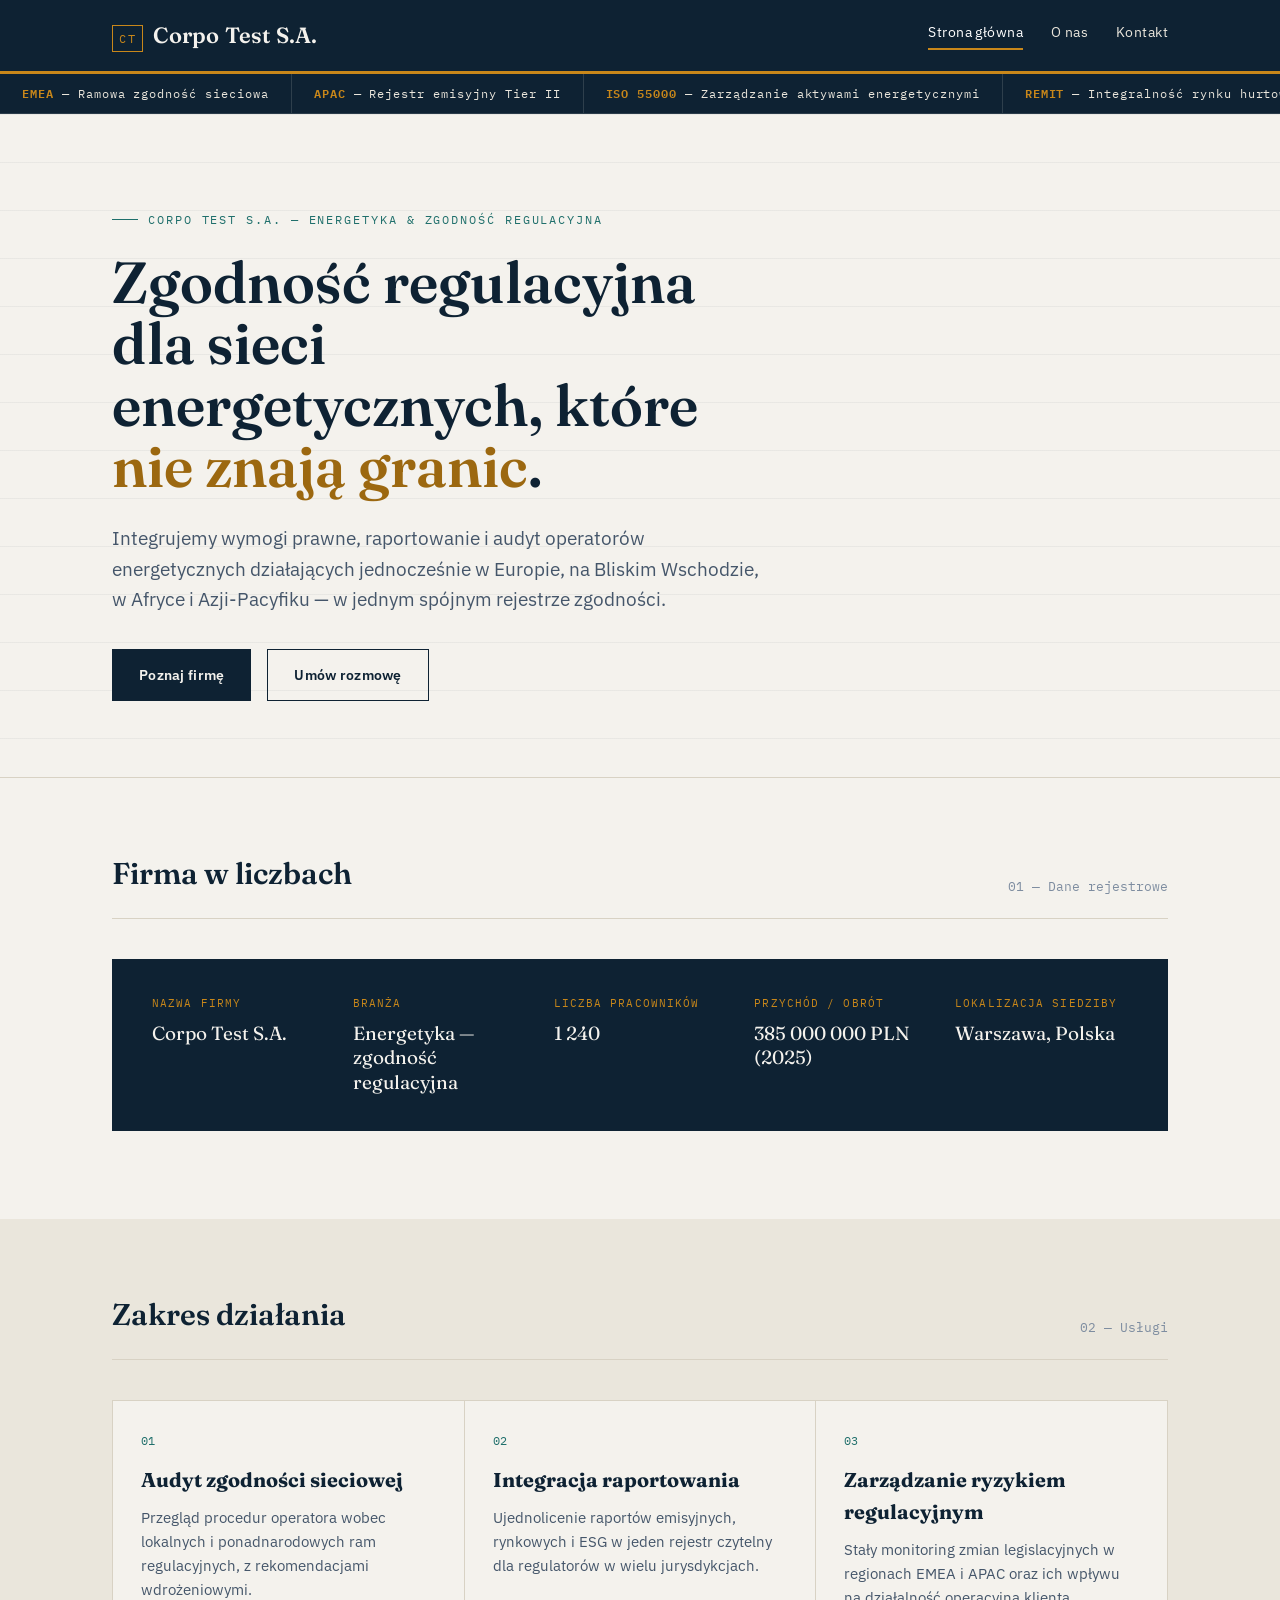
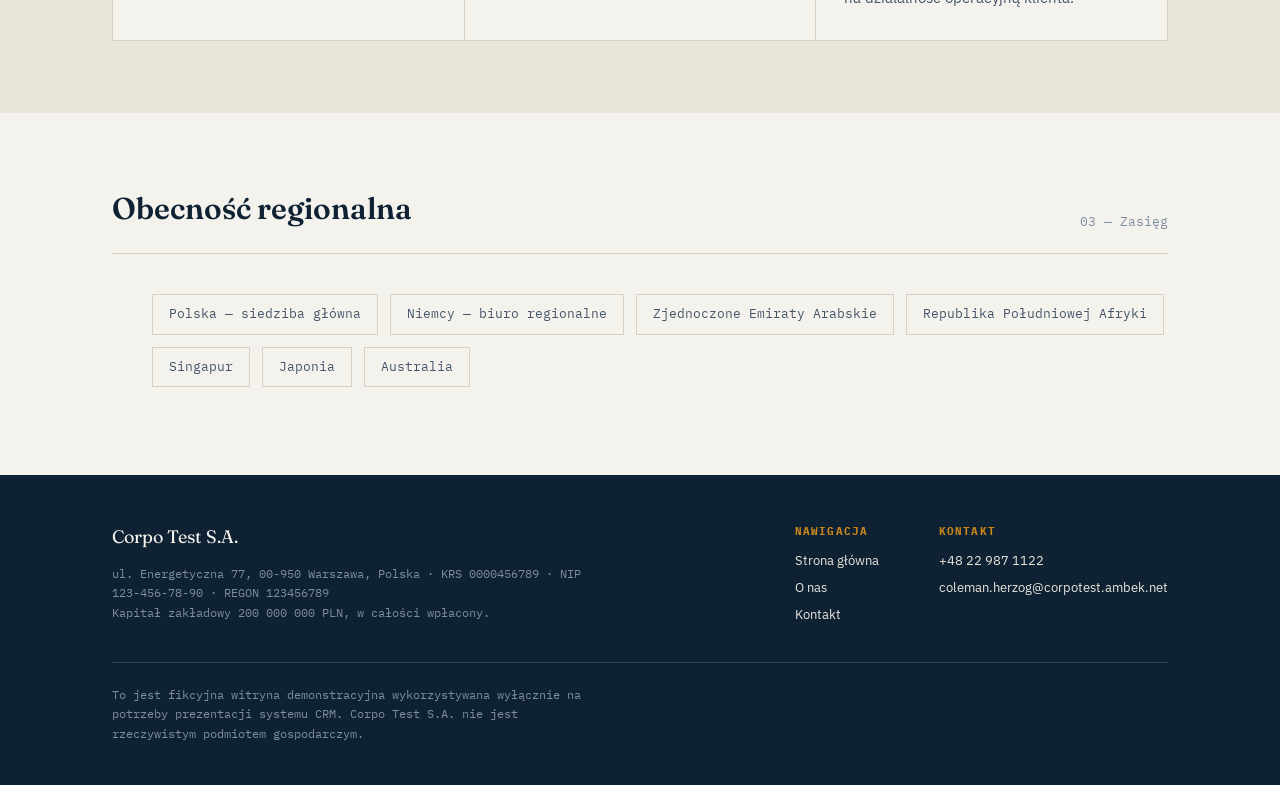
==== index.html @ 08f2678a "Initial website upload" ====
<!DOCTYPE html>
<html lang="pl">
<head>
<meta charset="UTF-8">
<meta name="viewport" content="width=device-width, initial-scale=1.0">
<title>Corpo Test S.A. — Zgodność regulacyjna w energetyce EMEA/APAC</title>
<meta name="description" content="Corpo Test S.A. — doradztwo i integracja zgodności regulacyjnej dla multinarodowych operatorów energetycznych w regionach EMEA i APAC.">
<link rel="preconnect" href="https://fonts.googleapis.com">
<link href="https://fonts.googleapis.com/css2?family=Fraunces:opsz,wght@9..144,500;9..144,600;9..144,700&family=IBM+Plex+Sans:wght@400;500;600&family=IBM+Plex+Mono:wght@400;500;600&display=swap" rel="stylesheet">
<link rel="stylesheet" href="style.css">
</head>
<body>

<header class="site-header">
  <div class="wrap">
    <a class="brand" href="index.html">
      <span class="brand-mark">CT</span>
      <span class="brand-name">Corpo Test S.A.</span>
    </a>
    <nav class="site-nav">
      <a href="index.html" aria-current="page">Strona główna</a>
      <a href="o-nas.html">O nas</a>
      <a href="kontakt.html">Kontakt</a>
    </nav>
  </div>
</header>

<div class="ledger-strip" aria-hidden="true">
  <div class="ledger-track">
    <span><b>EMEA</b> — Ramowa zgodność sieciowa</span>
    <span><b>APAC</b> — Rejestr emisyjny Tier II</span>
    <span><b>ISO 55000</b> — Zarządzanie aktywami energetycznymi</span>
    <span><b>REMIT</b> — Integralność rynku hurtowego</span>
    <span><b>ESG</b> — Raportowanie łańcucha dostaw</span>
    <span><b>EMEA</b> — Ramowa zgodność sieciowa</span>
    <span><b>APAC</b> — Rejestr emisyjny Tier II</span>
    <span><b>ISO 55000</b> — Zarządzanie aktywami energetycznymi</span>
    <span><b>REMIT</b> — Integralność rynku hurtowego</span>
    <span><b>ESG</b> — Raportowanie łańcucha dostaw</span>
  </div>
</div>

<main>

  <section class="hero gridlines">
    <div class="wrap">
      <div class="eyebrow">Corpo Test S.A. — Energetyka &amp; Zgodność regulacyjna</div>
      <h1>Zgodność regulacyjna dla sieci energetycznych, które <em>nie znają granic</em>.</h1>
      <p class="lede">Integrujemy wymogi prawne, raportowanie i audyt operatorów energetycznych działających jednocześnie w Europie, na Bliskim Wschodzie, w Afryce i Azji-Pacyfiku — w jednym spójnym rejestrze zgodności.</p>
      <div class="btn-row">
        <a class="btn btn-primary" href="o-nas.html">Poznaj firmę</a>
        <a class="btn btn-ghost" href="kontakt.html">Umów rozmowę</a>
      </div>
    </div>
  </section>

  <section>
    <div class="wrap">
      <div class="section-head">
        <h2>Firma w liczbach</h2>
        <span class="num">01 — Dane rejestrowe</span>
      </div>
      <dl class="company-facts">
        <div class="fact">
          <dt>Nazwa firmy</dt>
          <dd data-field="nazwa-firmy">Corpo Test S.A.</dd>
        </div>
        <div class="fact">
          <dt>Branża</dt>
          <dd data-field="branza">Energetyka — zgodność regulacyjna</dd>
        </div>
        <div class="fact">
          <dt>Liczba pracowników</dt>
          <dd data-field="liczba-pracownikow">1 240</dd>
        </div>
        <div class="fact">
          <dt>Przychód / obrót</dt>
          <dd data-field="przychod">385 000 000 PLN (2025)</dd>
        </div>
        <div class="fact">
          <dt>Lokalizacja siedziby</dt>
          <dd data-field="lokalizacja-siedziby">Warszawa, Polska</dd>
        </div>
      </dl>
    </div>
  </section>

  <section class="alt">
    <div class="wrap">
      <div class="section-head">
        <h2>Zakres działania</h2>
        <span class="num">02 — Usługi</span>
      </div>
      <div class="grid-3">
        <div class="card">
          <div class="card-index">01</div>
          <h3>Audyt zgodności sieciowej</h3>
          <p>Przegląd procedur operatora wobec lokalnych i ponadnarodowych ram regulacyjnych, z rekomendacjami wdrożeniowymi.</p>
        </div>
        <div class="card">
          <div class="card-index">02</div>
          <h3>Integracja raportowania</h3>
          <p>Ujednolicenie raportów emisyjnych, rynkowych i ESG w jeden rejestr czytelny dla regulatorów w wielu jurysdykcjach.</p>
        </div>
        <div class="card">
          <div class="card-index">03</div>
          <h3>Zarządzanie ryzykiem regulacyjnym</h3>
          <p>Stały monitoring zmian legislacyjnych w regionach EMEA i APAC oraz ich wpływu na działalność operacyjną klienta.</p>
        </div>
      </div>
    </div>
  </section>

  <section>
    <div class="wrap">
      <div class="section-head">
        <h2>Obecność regionalna</h2>
        <span class="num">03 — Zasięg</span>
      </div>
      <ul class="region-list">
        <li>Polska — siedziba główna</li>
        <li>Niemcy — biuro regionalne</li>
        <li>Zjednoczone Emiraty Arabskie</li>
        <li>Republika Południowej Afryki</li>
        <li>Singapur</li>
        <li>Japonia</li>
        <li>Australia</li>
      </ul>
    </div>
  </section>

</main>

<footer>
  <div class="wrap">
    <div class="foot-top">
      <div>
        <div class="foot-brand">Corpo Test S.A.</div>
        <p class="legal">
          ul. Energetyczna 77, 00-950 Warszawa, Polska · KRS 0000456789 · NIP 123-456-78-90 · REGON 123456789<br>
          Kapitał zakładowy 200 000 000 PLN, w całości wpłacony.
        </p>
      </div>
      <div class="foot-cols">
        <div>
          <h5>Nawigacja</h5>
          <ul>
            <li><a href="index.html">Strona główna</a></li>
            <li><a href="o-nas.html">O nas</a></li>
            <li><a href="kontakt.html">Kontakt</a></li>
          </ul>
        </div>
        <div>
          <h5>Kontakt</h5>
          <ul>
            <li>+48 22 987 1122</li>
            <li>coleman.herzog@corpotest.ambek.net</li>
          </ul>
        </div>
      </div>
    </div>
    <p class="legal">To jest fikcyjna witryna demonstracyjna wykorzystywana wyłącznie na potrzeby prezentacji systemu CRM. Corpo Test S.A. nie jest rzeczywistym podmiotem gospodarczym.</p>
  </div>
</footer>

</body>
</html>
---- style.css ----
/* ============================================================
   Corpo Test S.A. — demo corporate site
   Tokens
   ============================================================ */
:root{
  --ink:        #0E2233;   /* deep navy — primary text / headers */
  --steel:      #45566A;   /* secondary text */
  --steel-soft: #7E8DA0;   /* muted text / captions */
  --amber:      #C8871A;   /* signature accent — nods to the "Ambek" grid */
  --amber-deep: #9C6810;
  --teal:       #1F6F6B;   /* data / ledger accent */
  --paper:      #F4F2ED;   /* page background */
  --paper-dim:  #EAE6DC;   /* panel background */
  --line:       #D8D2C4;   /* hairline rule */
  --white:      #FFFFFF;

  --display: "Fraunces", "Iowan Old Style", Georgia, serif;
  --body:    "IBM Plex Sans", "Segoe UI", sans-serif;
  --mono:    "IBM Plex Mono", "SFMono-Regular", monospace;
}

*{ box-sizing:border-box; }
html{ scroll-behavior:smooth; }
body{
  margin:0;
  background:var(--paper);
  color:var(--ink);
  font-family:var(--body);
  font-size:16px;
  line-height:1.6;
  -webkit-font-smoothing:antialiased;
}
img{ max-width:100%; display:block; }
a{ color:inherit; }
.wrap{
  max-width:1120px;
  margin:0 auto;
  padding:0 32px;
}

/* ---------------- Grid-line texture (energy + ledger motif) ---------------- */
.gridlines{
  background-image: repeating-linear-gradient(
    to bottom,
    rgba(14,34,51,0.05) 0px,
    rgba(14,34,51,0.05) 1px,
    transparent 1px,
    transparent 48px
  );
}

/* ---------------- Header / nav ---------------- */
.site-header{
  position:sticky; top:0; z-index:40;
  background:var(--ink);
  color:var(--paper);
  border-bottom:3px solid var(--amber);
}
.site-header .wrap{
  display:flex;
  align-items:center;
  justify-content:space-between;
  padding-top:18px;
  padding-bottom:18px;
}
.brand{
  display:flex;
  align-items:baseline;
  gap:10px;
  text-decoration:none;
  color:var(--paper);
}
.brand-mark{
  font-family:var(--mono);
  font-size:12px;
  letter-spacing:0.14em;
  color:var(--amber);
  border:1px solid var(--amber);
  padding:3px 6px;
}
.brand-name{
  font-family:var(--display);
  font-weight:600;
  font-size:22px;
  letter-spacing:0.01em;
}
.site-nav{
  display:flex;
  gap:28px;
  font-size:14px;
  letter-spacing:0.03em;
}
.site-nav a{
  text-decoration:none;
  color:var(--paper-dim);
  padding-bottom:4px;
  border-bottom:2px solid transparent;
  transition:border-color .15s ease, color .15s ease;
}
.site-nav a:hover,
.site-nav a[aria-current="page"]{
  color:var(--white);
  border-bottom-color:var(--amber);
}

/* ---------------- Ledger strip — signature element ----------------
   A running register of the compliance frameworks the (fictional)
   company operates under. Reads like a ticker crossed with a
   regulatory filing stamp. */
.ledger-strip{
  background:var(--ink);
  color:var(--paper-dim);
  overflow:hidden;
  border-bottom:1px solid rgba(244,242,237,0.12);
}
.ledger-track{
  display:flex;
  gap:0;
  font-family:var(--mono);
  font-size:12px;
  letter-spacing:0.08em;
  white-space:nowrap;
  animation:ledger-scroll 38s linear infinite;
  width:max-content;
}
.ledger-track span{
  padding:10px 22px;
  border-right:1px solid rgba(244,242,237,0.14);
  color:var(--paper-dim);
}
.ledger-track span b{ color:var(--amber); font-weight:600; }
@keyframes ledger-scroll{
  from{ transform:translateX(0); }
  to{ transform:translateX(-50%); }
}
@media (prefers-reduced-motion: reduce){
  .ledger-track{ animation:none; }
}

/* ---------------- Hero ---------------- */
.hero{
  padding:96px 0 76px;
  border-bottom:1px solid var(--line);
}
.eyebrow{
  font-family:var(--mono);
  font-size:12px;
  letter-spacing:0.16em;
  text-transform:uppercase;
  color:var(--teal);
  display:flex;
  align-items:center;
  gap:10px;
  margin-bottom:22px;
}
.eyebrow::before{
  content:"";
  width:26px; height:1px;
  background:var(--teal);
  display:inline-block;
}
.hero h1{
  font-family:var(--display);
  font-weight:600;
  font-size:clamp(34px, 5vw, 58px);
  line-height:1.06;
  margin:0 0 26px;
  max-width:16ch;
  color:var(--ink);
}
.hero h1 em{
  font-style:normal;
  color:var(--amber-deep);
}
.hero p.lede{
  font-size:19px;
  color:var(--steel);
  max-width:60ch;
  margin:0 0 34px;
}
.btn-row{ display:flex; gap:16px; flex-wrap:wrap; }
.btn{
  display:inline-block;
  font-family:var(--body);
  font-size:14px;
  font-weight:600;
  letter-spacing:0.02em;
  padding:14px 26px;
  text-decoration:none;
  border:1px solid var(--ink);
}
.btn-primary{
  background:var(--ink);
  color:var(--paper);
}
.btn-primary:hover{ background:var(--amber-deep); border-color:var(--amber-deep); }
.btn-ghost{
  background:transparent;
  color:var(--ink);
}
.btn-ghost:hover{ background:var(--ink); color:var(--paper); }

/* ---------------- Section scaffolding ---------------- */
section{ padding:72px 0; }
section.alt{ background:var(--paper-dim); }
.section-head{
  display:flex;
  justify-content:space-between;
  align-items:flex-end;
  gap:24px;
  margin-bottom:40px;
  border-bottom:1px solid var(--line);
  padding-bottom:20px;
}
.section-head h2{
  font-family:var(--display);
  font-weight:600;
  font-size:30px;
  margin:0;
  color:var(--ink);
}
.section-head .num{
  font-family:var(--mono);
  font-size:13px;
  color:var(--steel-soft);
}

/* ---------------- Company facts block ----------------
   Structured, identically-marked-up on every page so a single
   parser can read it reliably. Do not change field order or
   data-field values across pages. */
.company-facts{
  background:var(--ink);
  color:var(--paper);
  padding:36px 40px;
  display:grid;
  grid-template-columns:repeat(5, 1fr);
  gap:28px;
}
.company-facts .fact dt{
  font-family:var(--mono);
  font-size:11px;
  letter-spacing:0.1em;
  text-transform:uppercase;
  color:var(--amber);
  margin:0 0 8px;
}
.company-facts .fact dd{
  margin:0;
  font-family:var(--display);
  font-size:19px;
  line-height:1.3;
  color:var(--paper);
}
@media (max-width:900px){
  .company-facts{ grid-template-columns:repeat(2,1fr); }
}

/* ---------------- Cards / grid ---------------- */
.grid-3{
  display:grid;
  grid-template-columns:repeat(3, 1fr);
  gap:1px;
  background:var(--line);
  border:1px solid var(--line);
}
.card{
  background:var(--paper);
  padding:30px 28px;
}
.card .card-index{
  font-family:var(--mono);
  font-size:12px;
  color:var(--teal);
  margin-bottom:14px;
}
.card h3{
  font-family:var(--display);
  font-size:20px;
  margin:0 0 10px;
}
.card p{ color:var(--steel); font-size:15px; margin:0; }

/* ---------------- Region strip ---------------- */
.region-list{
  display:flex;
  flex-wrap:wrap;
  gap:12px;
}
.region-list li{
  list-style:none;
  border:1px solid var(--line);
  padding:9px 16px;
  font-size:13px;
  font-family:var(--mono);
  color:var(--steel);
}

/* ---------------- Leadership ---------------- */
.person{
  display:grid;
  grid-template-columns:120px 1fr;
  gap:26px;
  align-items:start;
  padding:26px 0;
  border-top:1px solid var(--line);
}
.person:last-child{ border-bottom:1px solid var(--line); }
.person-mono{
  width:120px; height:120px;
  background:var(--paper-dim);
  border:1px solid var(--line);
  display:flex; align-items:center; justify-content:center;
  font-family:var(--display);
  font-size:34px;
  color:var(--steel-soft);
}
.person h3{
  font-family:var(--display);
  font-size:20px;
  margin:0 0 4px;
}
.person .role{
  font-family:var(--mono);
  font-size:12px;
  color:var(--teal);
  letter-spacing:0.03em;
  margin-bottom:10px;
  display:block;
}
.person p{ color:var(--steel); margin:0; font-size:15px; max-width:60ch; }

/* ---------------- Timeline (o nas) ---------------- */
.timeline{ position:relative; padding-left:26px; }
.timeline::before{
  content:"";
  position:absolute; left:0; top:6px; bottom:6px;
  width:1px; background:var(--line);
}
.tl-item{ position:relative; padding-bottom:34px; }
.tl-item:last-child{ padding-bottom:0; }
.tl-item::before{
  content:"";
  position:absolute; left:-30px; top:4px;
  width:9px; height:9px;
  background:var(--amber);
}
.tl-year{
  font-family:var(--mono);
  font-size:13px;
  color:var(--teal);
  margin-bottom:6px;
  display:block;
}
.tl-item h4{ font-family:var(--display); font-size:18px; margin:0 0 6px; }
.tl-item p{ color:var(--steel); margin:0; font-size:15px; max-width:60ch; }

/* ---------------- Contact page ---------------- */
.contact-grid{
  display:grid;
  grid-template-columns:1.1fr 0.9fr;
  gap:60px;
}
.contact-block{ margin-bottom:30px; }
.contact-block h3{
  font-family:var(--mono);
  font-size:12px;
  letter-spacing:0.1em;
  text-transform:uppercase;
  color:var(--teal);
  margin:0 0 12px;
}
.contact-block p{ margin:0 0 4px; color:var(--ink); font-size:15px; }
.contact-block a{ color:var(--ink); text-decoration:underline; text-decoration-color:var(--amber); }

.field{ margin-bottom:20px; }
.field label{
  display:block;
  font-family:var(--mono);
  font-size:11px;
  letter-spacing:0.08em;
  text-transform:uppercase;
  color:var(--steel);
  margin-bottom:8px;
}
.field input, .field textarea{
  width:100%;
  border:1px solid var(--line);
  background:var(--white);
  padding:12px 14px;
  font-family:var(--body);
  font-size:15px;
  color:var(--ink);
}
.field textarea{ resize:vertical; min-height:120px; }
.demo-note{
  font-family:var(--mono);
  font-size:12px;
  color:var(--steel-soft);
  border:1px dashed var(--line);
  padding:14px 16px;
  margin-top:6px;
}

/* ---------------- Map block ---------------- */
.map-block{
  border:1px solid var(--line);
  background:
    repeating-linear-gradient(0deg, transparent, transparent 23px, var(--line) 23px, var(--line) 24px),
    repeating-linear-gradient(90deg, transparent, transparent 23px, var(--line) 23px, var(--line) 24px),
    var(--paper-dim);
  height:280px;
  position:relative;
}
.map-pin{
  position:absolute; left:52%; top:44%;
  width:14px; height:14px;
  background:var(--amber);
  border:3px solid var(--ink);
  border-radius:50%;
}
.map-caption{
  position:absolute; bottom:14px; left:14px;
  font-family:var(--mono);
  font-size:12px;
  color:var(--steel);
  background:var(--paper);
  padding:4px 8px;
  border:1px solid var(--line);
}

/* ---------------- Footer ---------------- */
footer{
  background:var(--ink);
  color:var(--paper-dim);
  padding:48px 0 30px;
  font-size:13px;
}
footer .foot-top{
  display:flex;
  justify-content:space-between;
  gap:30px;
  flex-wrap:wrap;
  border-bottom:1px solid rgba(244,242,237,0.14);
  padding-bottom:28px;
  margin-bottom:22px;
}
footer .foot-brand{
  font-family:var(--display);
  font-size:18px;
  color:var(--paper);
  margin-bottom:8px;
}
footer .legal{
  font-family:var(--mono);
  font-size:11.5px;
  line-height:1.7;
  color:var(--steel-soft);
  max-width:70ch;
}
footer .foot-cols{
  display:flex;
  gap:60px;
}
footer .foot-cols div h5{
  font-family:var(--mono);
  font-size:11px;
  letter-spacing:0.1em;
  text-transform:uppercase;
  color:var(--amber);
  margin:0 0 10px;
}
footer .foot-cols ul{ list-style:none; margin:0; padding:0; }
footer .foot-cols li{ margin-bottom:6px; }
footer .foot-cols a{ text-decoration:none; color:var(--paper-dim); }
footer .foot-cols a:hover{ color:var(--white); }

@media (max-width:820px){
  .contact-grid{ grid-template-columns:1fr; }
  .grid-3{ grid-template-columns:1fr; }
  .person{ grid-template-columns:80px 1fr; }
  .person-mono{ width:80px; height:80px; font-size:24px; }
  footer .foot-top{ flex-direction:column; }
  .company-facts{ grid-template-columns:1fr 1fr; padding:28px 20px; }
}
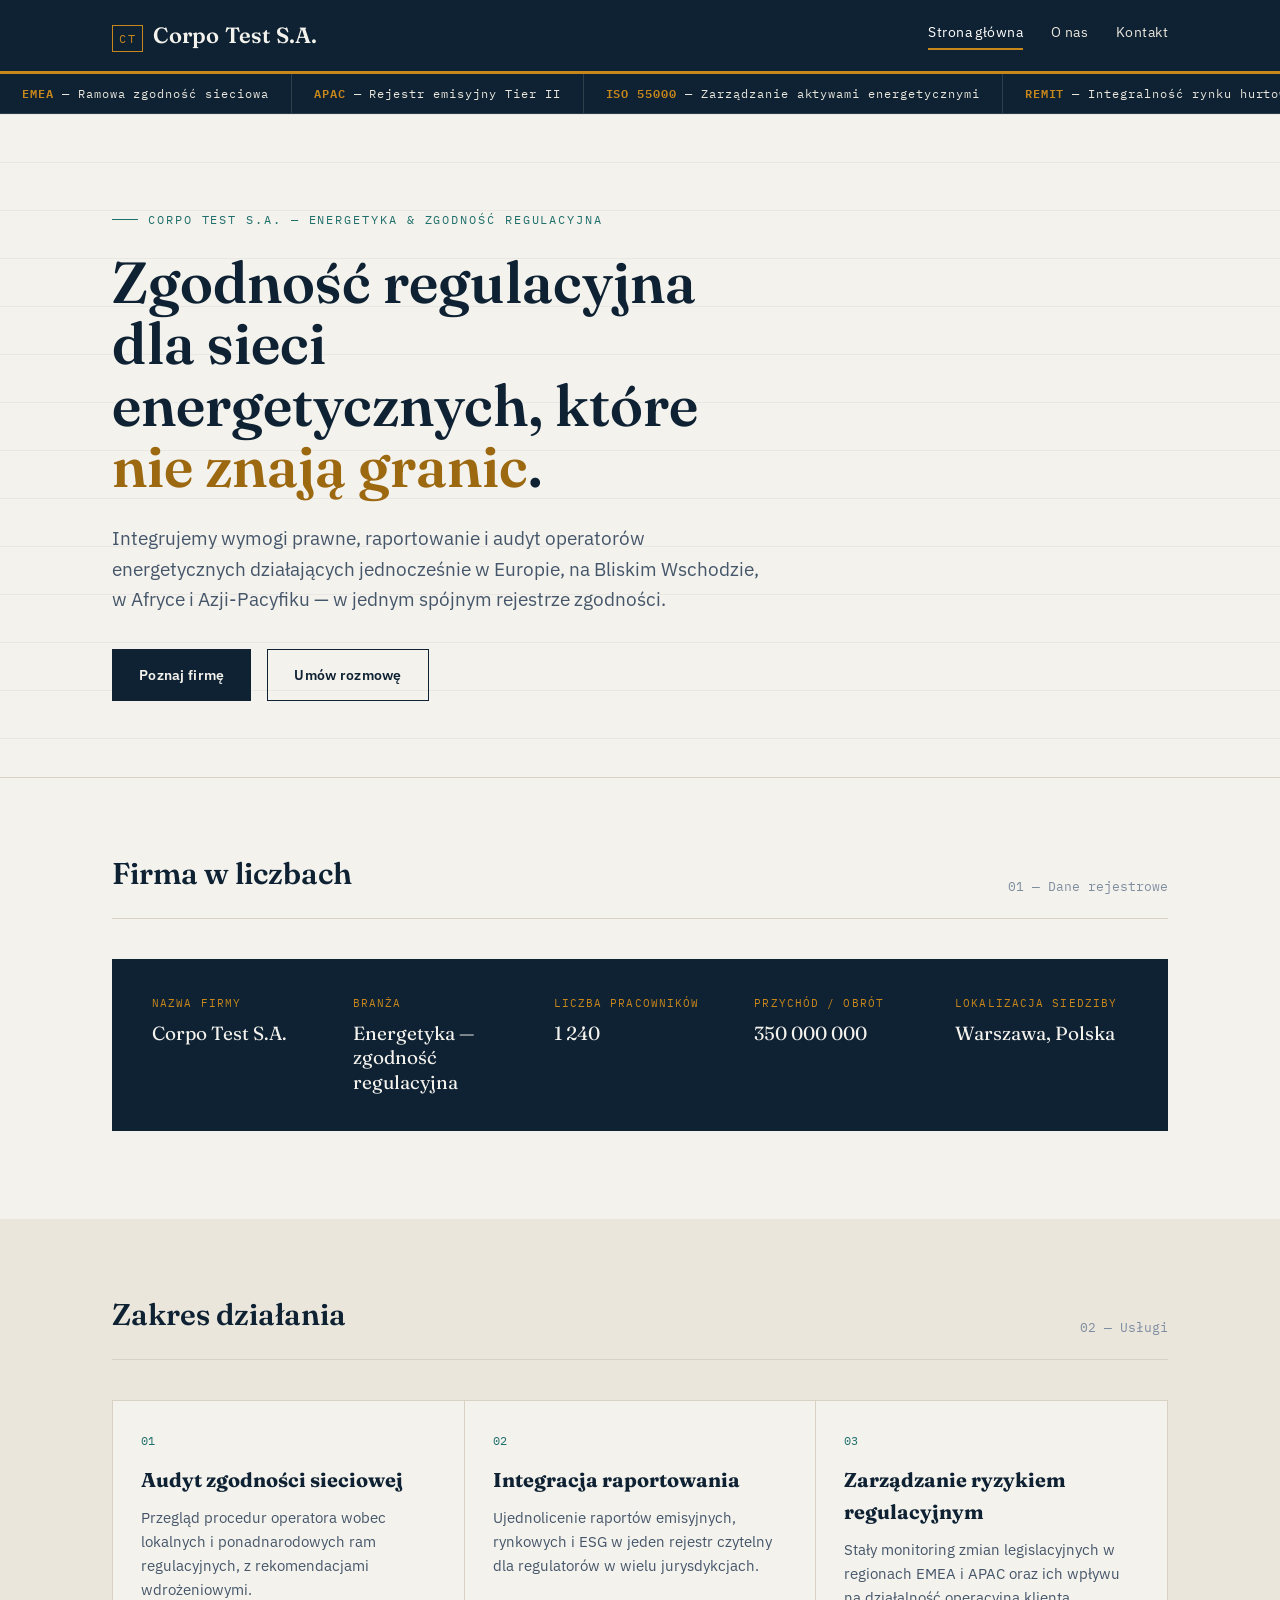
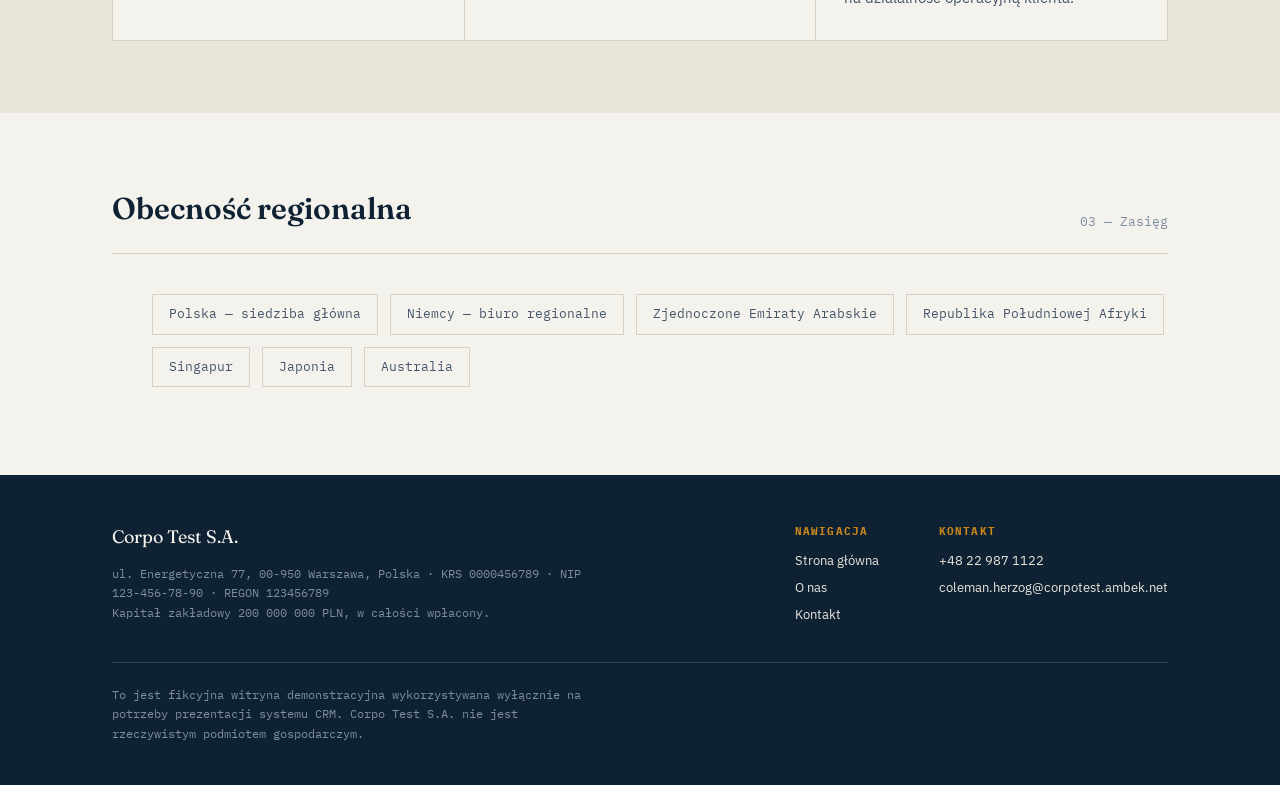
==== commit 34a745e4: "Update index.html" ====
--- a/index.html
+++ b/index.html
@@ -75,7 +75,7 @@
         </div>
         <div class="fact">
           <dt>Przychód / obrót</dt>
-          <dd data-field="przychod">385 000 000 PLN (2025)</dd>
+          <dd data-field="przychod" data-currency="PLN">350 000 000</dd>
         </div>
         <div class="fact">
           <dt>Lokalizacja siedziby</dt>
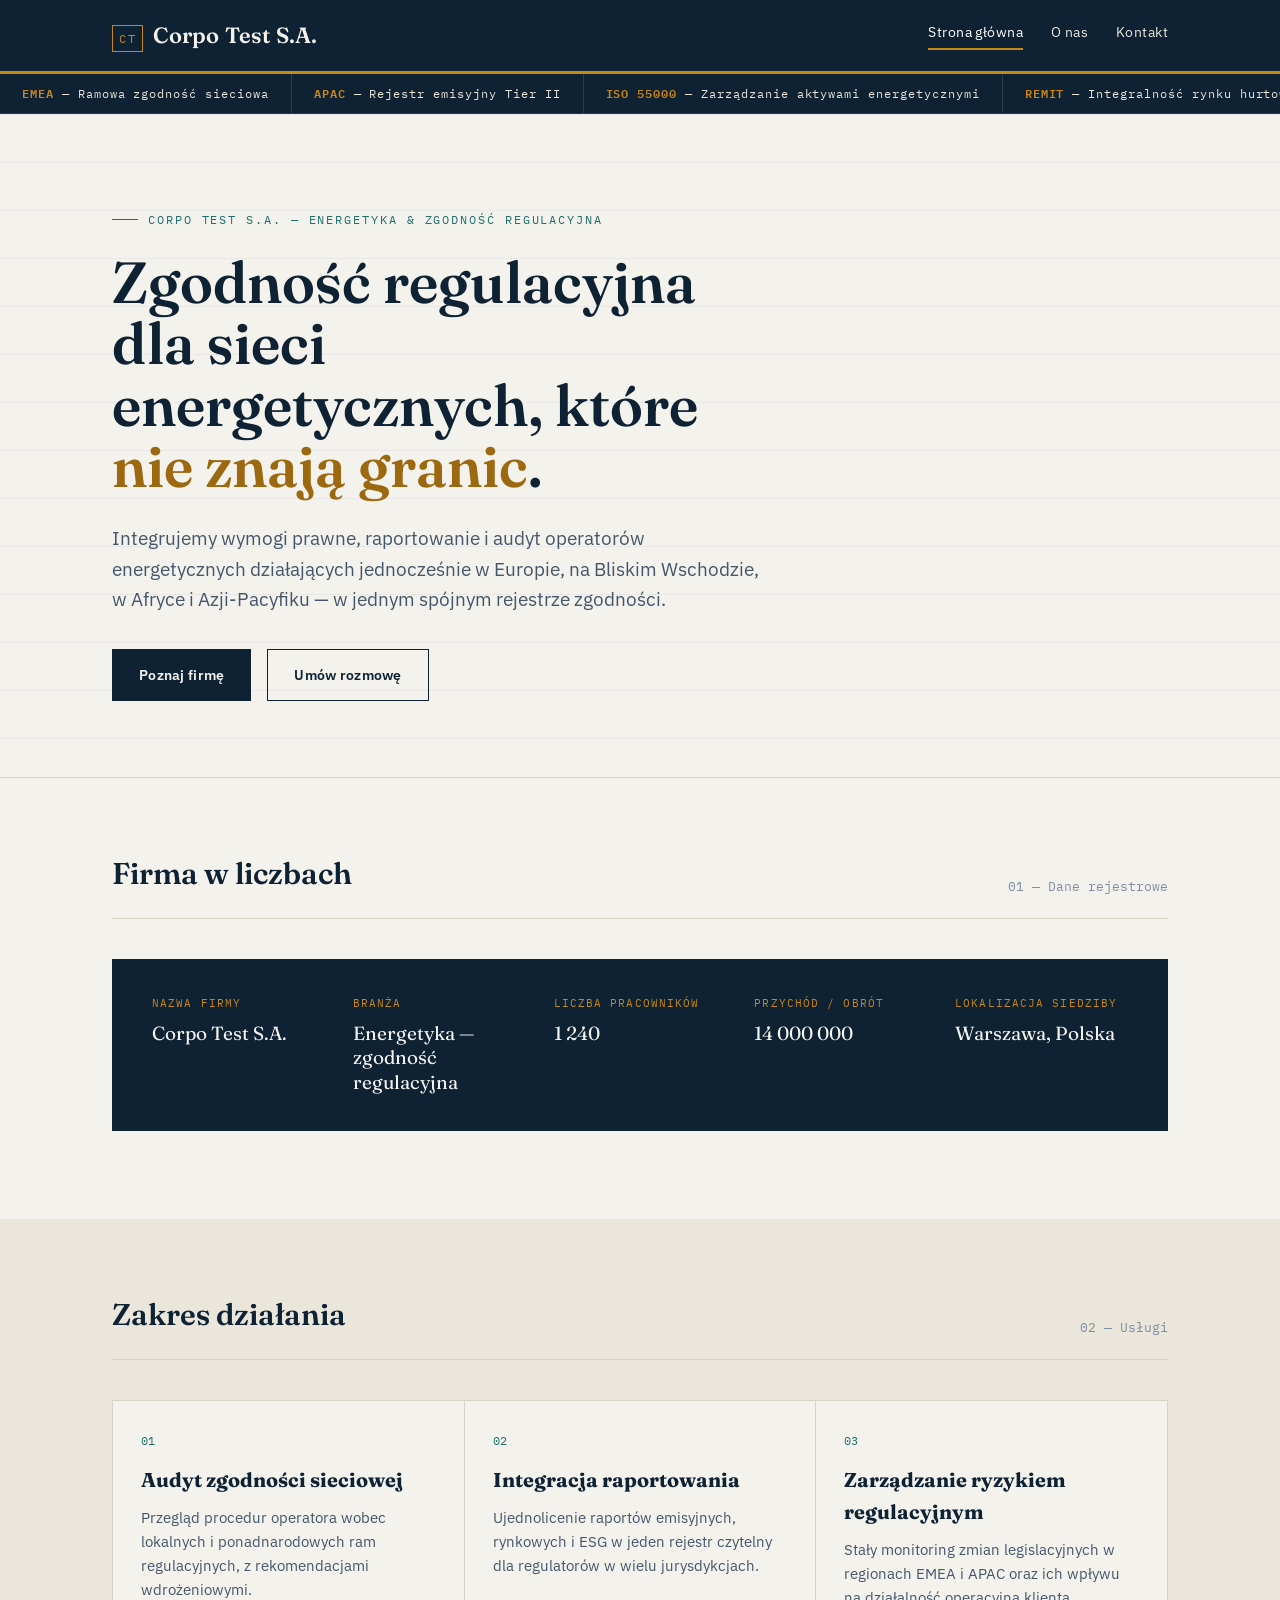
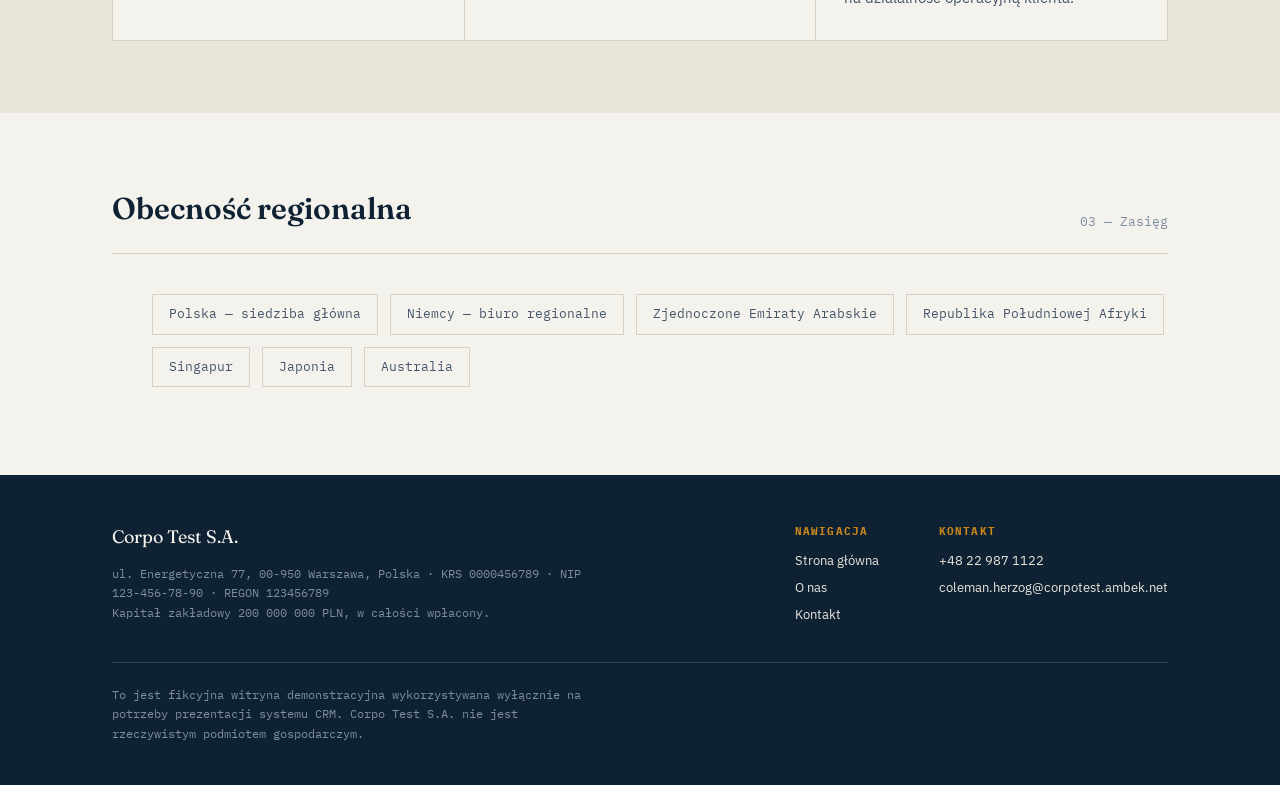
==== commit 93e409ca: "Update index.html" ====
--- a/index.html
+++ b/index.html
@@ -75,7 +75,7 @@
         </div>
         <div class="fact">
           <dt>Przychód / obrót</dt>
-          <dd data-field="przychod" data-currency="PLN">350 000 000</dd>
+          <dd data-field="przychod" data-currency="PLN">14 000 000</dd>
         </div>
         <div class="fact">
           <dt>Lokalizacja siedziby</dt>
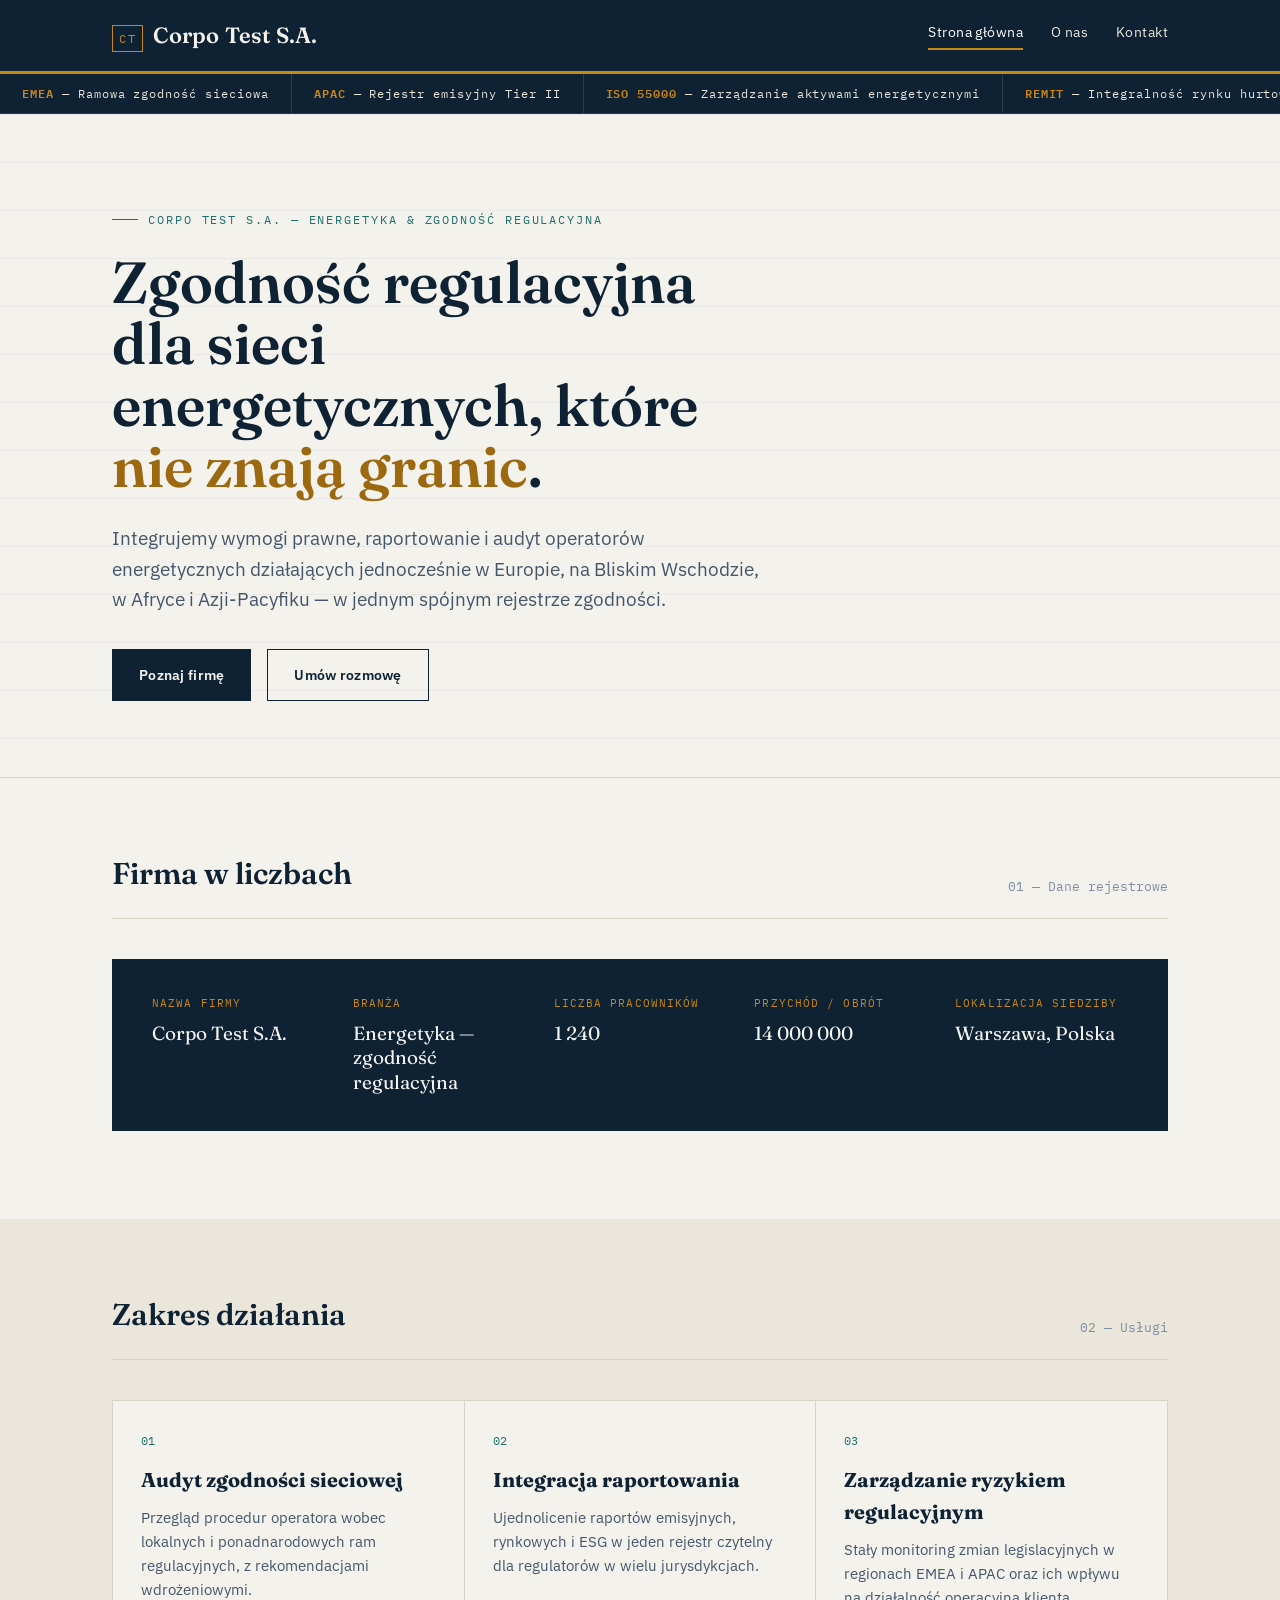
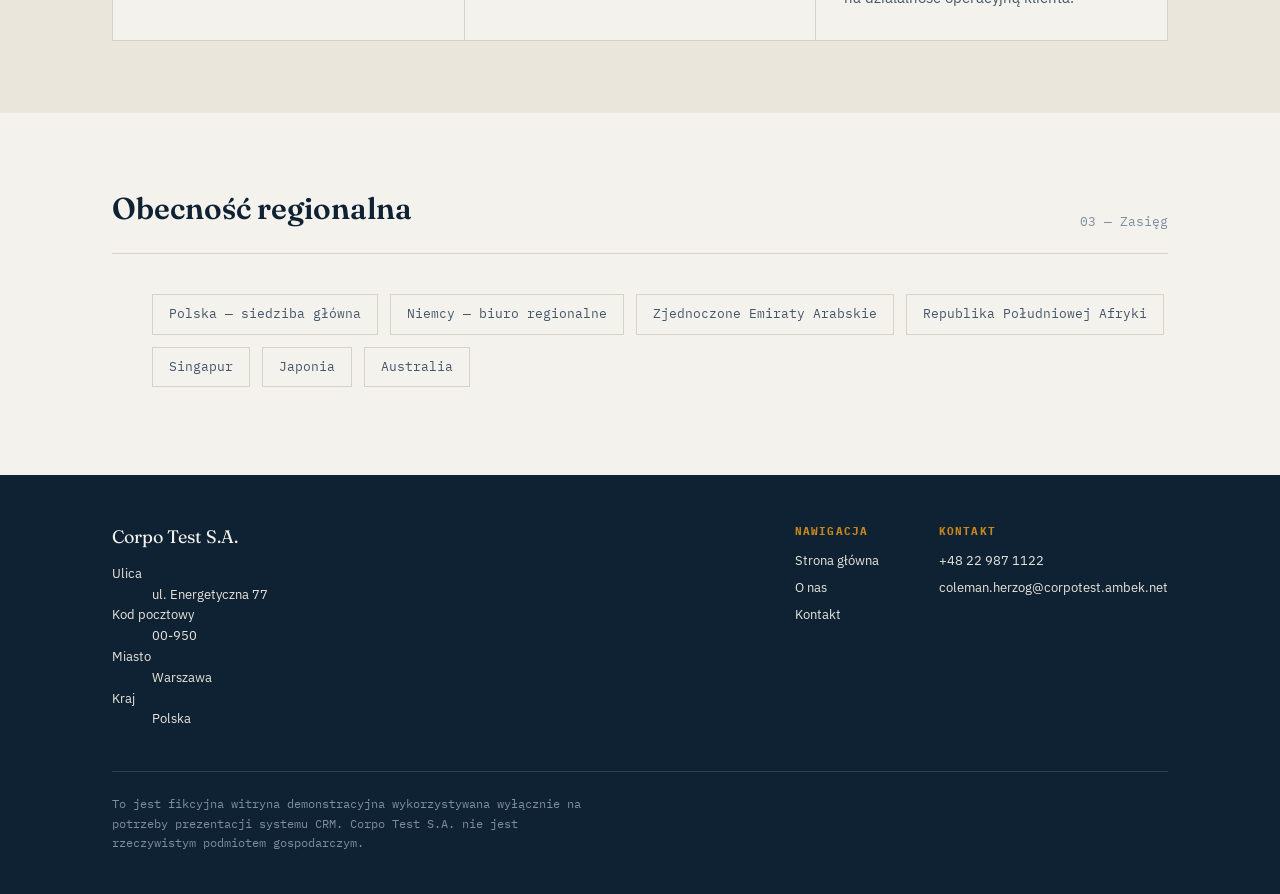
==== commit cd70530a: "Update index.html" ====
--- a/index.html
+++ b/index.html
@@ -137,8 +137,26 @@
       <div>
         <div class="foot-brand">Corpo Test S.A.</div>
         <p class="legal">
-          ul. Energetyczna 77, 00-950 Warszawa, Polska · KRS 0000456789 · NIP 123-456-78-90 · REGON 123456789<br>
-          Kapitał zakładowy 200 000 000 PLN, w całości wpłacony.
+          <div class="fact">
+            <dt>Ulica</dt>
+            <dd data-field="ulica">ul. Energetyczna 77</dd>
+          </div>
+          
+          <div class="fact">
+            <dt>Kod pocztowy</dt>
+            <dd data-field="kod-pocztowy">00-950</dd>
+          </div>
+          
+          <div class="fact">
+            <dt>Miasto</dt>
+            <dd data-field="miasto">Warszawa</dd>
+          </div>
+          
+          <div class="fact">
+            <dt>Kraj</dt>
+            <dd data-field="kraj">Polska</dd>
+          </div>
+
         </p>
       </div>
       <div class="foot-cols">
